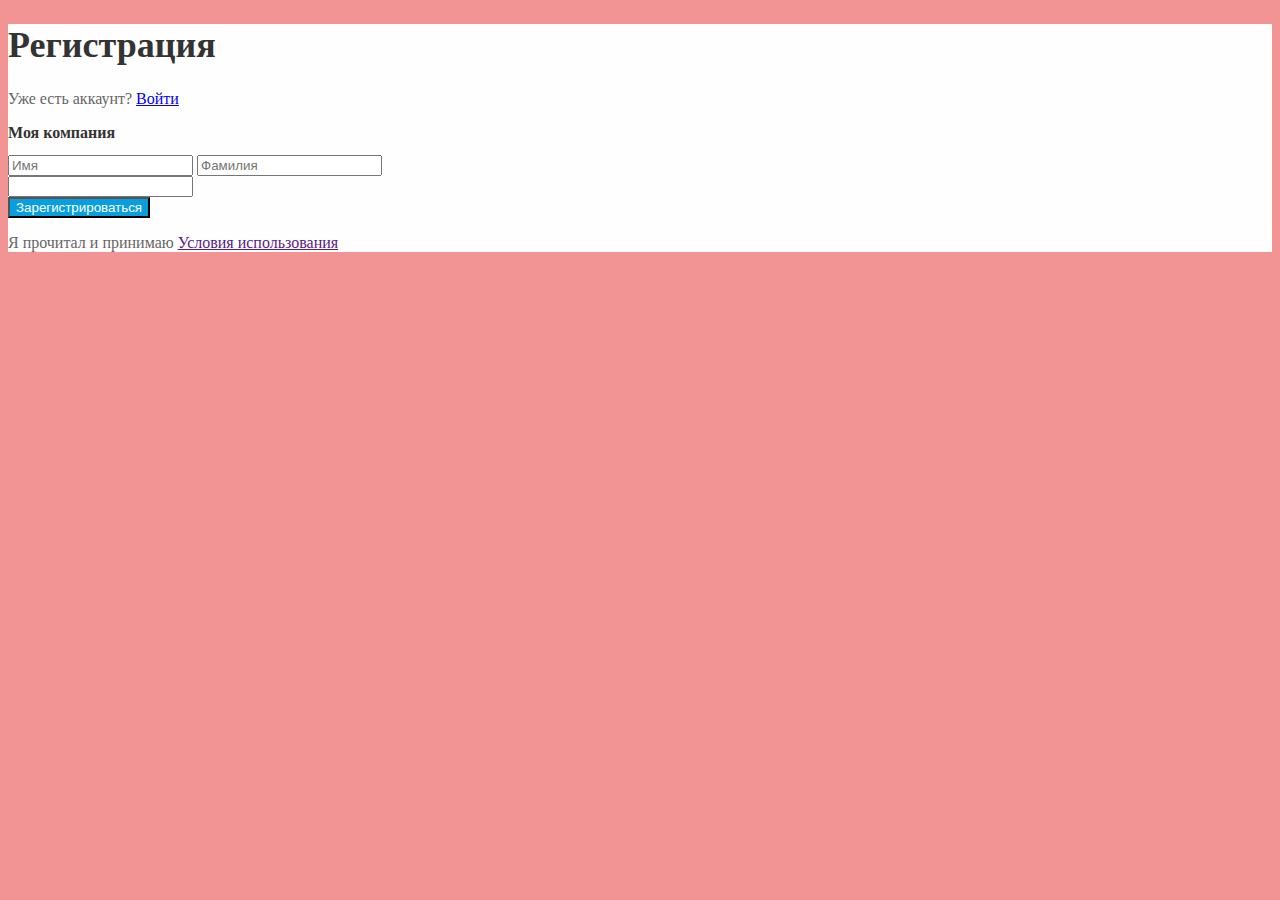
==== 2-Form/index.html @ 3ea7405b "commit" ====
<!DOCTYPE html>
<html lang="en">

<head>
    <meta charset="UTF-8">
    <meta name="viewport" content="width=device-width, initial-scale=1.0">
    <title>Document</title>
    <link rel="stylesheet" href="./style.css">
</head>

<body>
    <main>
        <form action="">
            <h1>Регистрация</h1>
            <p>Уже есть аккаунт? <a href="#">Войти</a></p>
            <h2>Моя компания</h2>
            <div>
                <input type="text" name="name" placeholder="Имя">
                <input type="text" name="surname" placeholder="Фамилия">
            </div>
            <div>
                <input type="email" name="email" id="email">
            </div>
            <button>Зарегистрироваться</button>
            <p> Я прочитал и принимаю <a href="">Условия использования</a></p>
        </form>
    </main>
</body>

</html>
---- 2-Form/style.css ----
body {
    background-color: #F39494;
}
form {
    background-color: #FFFEFE;
    

    
}
h1{
    color: #333333;
    font-size: 36px;
    font-weight: 700;

}
h2{
    color: #333333;
    font-size: 16px;
}
p{
    color: #666666;
}
button{
    color: #FFFFFF;
    background-color: #089FE0;
}
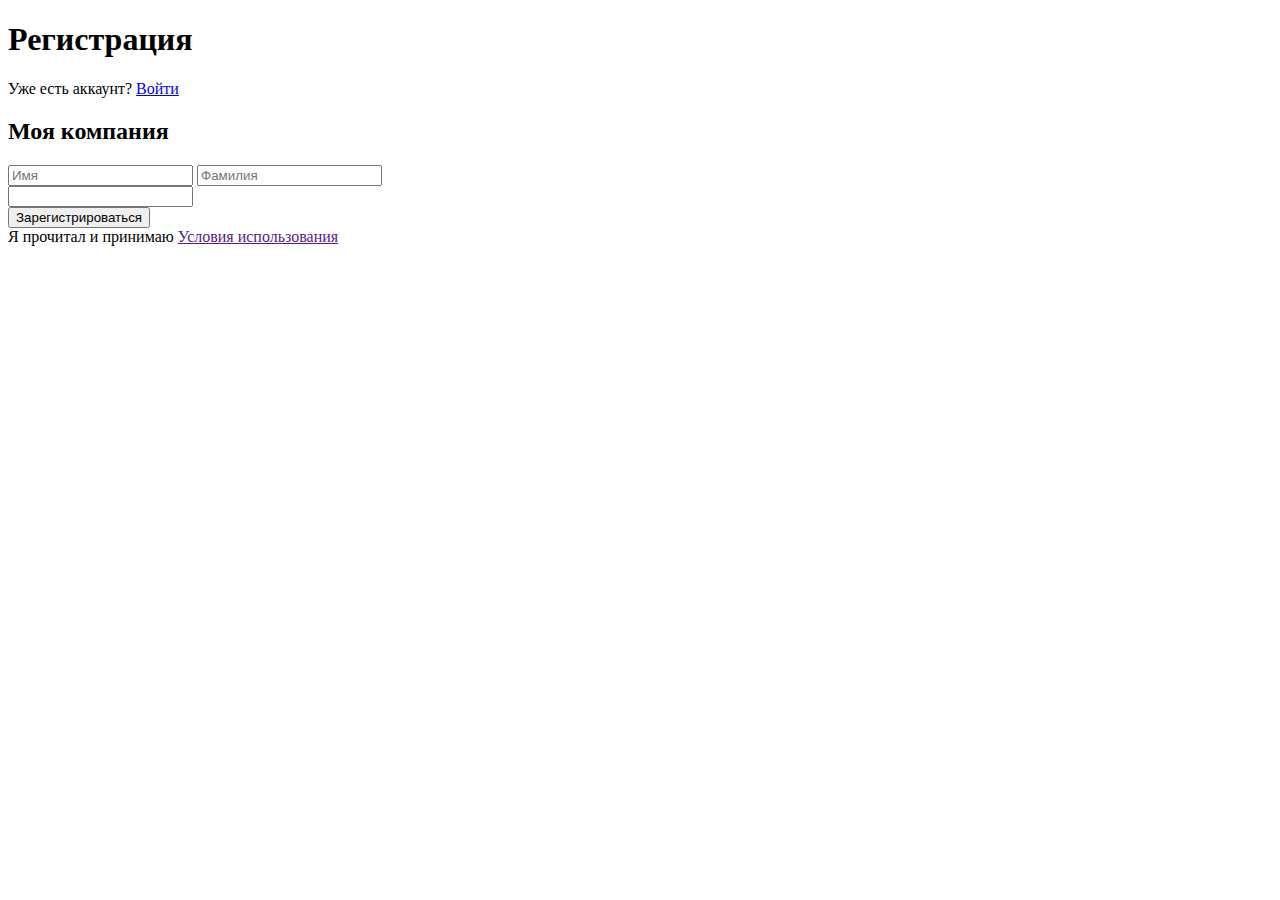
==== commit b98d7635: "fixed" ====
--- a/2-Form/index.html
+++ b/2-Form/index.html
@@ -1,17 +1,14 @@
 <!DOCTYPE html>
 <html lang="en">
-
 <head>
     <meta charset="UTF-8">
     <meta name="viewport" content="width=device-width, initial-scale=1.0">
     <title>Document</title>
-    <link rel="stylesheet" href="./style.css">
 </head>
-
 <body>
     <main>
+        <h1>Регистрация</h1>
         <form action="">
-            <h1>Регистрация</h1>
             <p>Уже есть аккаунт? <a href="#">Войти</a></p>
             <h2>Моя компания</h2>
             <div>
@@ -22,9 +19,8 @@
                 <input type="email" name="email" id="email">
             </div>
             <button>Зарегистрироваться</button>
-            <p> Я прочитал и принимаю <a href="">Условия использования</a></p>
+            <div> Я прочитал и принимаю <a href="">Условия использования</a></div>
         </form>
     </main>
 </body>
-
 </html>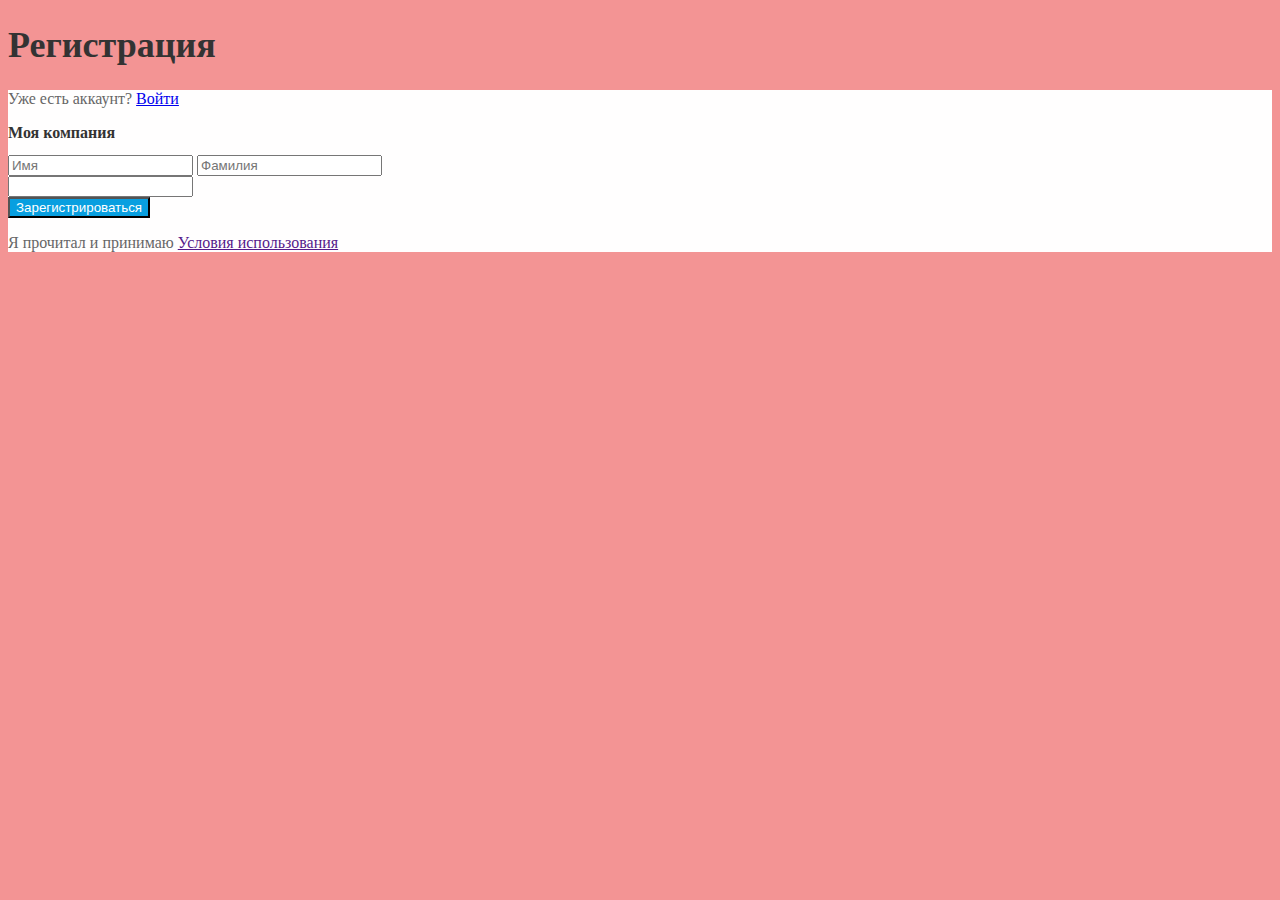
==== commit b04b558f: "fixed" ====
--- a/2-Form/index.html
+++ b/2-Form/index.html
@@ -4,6 +4,7 @@
     <meta charset="UTF-8">
     <meta name="viewport" content="width=device-width, initial-scale=1.0">
     <title>Document</title>
+    <link rel="stylesheet" href="./style.css">
 </head>
 <body>
     <main>
@@ -19,7 +20,7 @@
                 <input type="email" name="email" id="email">
             </div>
             <button>Зарегистрироваться</button>
-            <div> Я прочитал и принимаю <a href="">Условия использования</a></div>
+            <p> Я прочитал и принимаю <a href="">Условия использования</a></p>
         </form>
     </main>
 </body>
--- a/2-Form/style.css
+++ b/2-Form/style.css
@@ -0,0 +1,26 @@
+body {
+    background-color: #F39494;
+}
+form {
+    background-color: #FFFEFE;
+    
+
+    
+}
+h1{
+    color: #333333;
+    font-size: 36px;
+    font-weight: 700;
+
+}
+h2{
+    color: #333333;
+    font-size: 16px;
+}
+p{
+    color: #666666;
+}
+button{
+    color: #FFFFFF;
+    background-color: #089FE0;
+}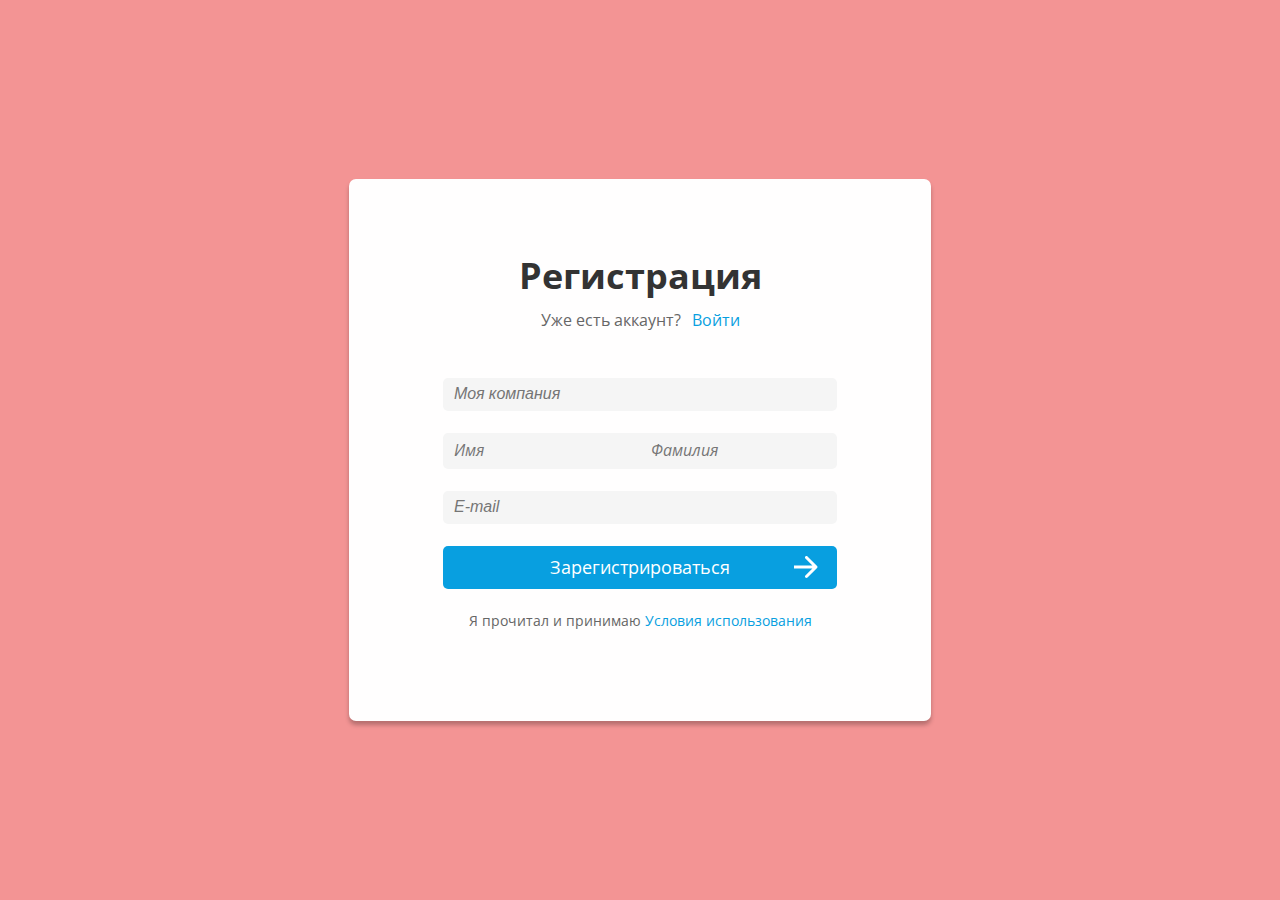
==== commit 2bbca144: "flex form" ====
--- a/2-Form/index.html
+++ b/2-Form/index.html
@@ -1,27 +1,41 @@
 <!DOCTYPE html>
 <html lang="en">
+
 <head>
     <meta charset="UTF-8">
     <meta name="viewport" content="width=device-width, initial-scale=1.0">
     <title>Document</title>
+    <link href='https://fonts.googleapis.com/css?family=Open Sans' rel='stylesheet'>
     <link rel="stylesheet" href="./style.css">
 </head>
+
 <body>
     <main>
-        <h1>Регистрация</h1>
-        <form action="">
-            <p>Уже есть аккаунт? <a href="#">Войти</a></p>
-            <h2>Моя компания</h2>
-            <div>
-                <input type="text" name="name" placeholder="Имя">
-                <input type="text" name="surname" placeholder="Фамилия">
+        <div class="container">
+            <div class="form__title">
+                <h1>Регистрация</h1>
+                <div class="form__login">
+                    <p>Уже есть аккаунт? </p>
+                    <a href="#">Войти</a>
+                </div>
+
             </div>
-            <div>
-                <input type="email" name="email" id="email">
-            </div>
-            <button>Зарегистрироваться</button>
-            <p> Я прочитал и принимаю <a href="">Условия использования</a></p>
-        </form>
+
+            <form class="reg-form" action="">
+                <input type="text" id="company" name="company" placeholder="Моя компания">
+                <div class="fullname">
+
+                    <input type="text" name="name" placeholder="Имя">
+                    <input type="text" name="surname" placeholder="Фамилия">
+                </div>
+                <input type="email" name="email" id="email" placeholder="E-mail">
+
+                <button>Зарегистрироваться</button>
+                <p class="terms"> Я прочитал и принимаю <a href="">Условия использования</a></p>
+            </form>
+        </div>
+
     </main>
 </body>
+
 </html>--- a/2-Form/style.css
+++ b/2-Form/style.css
@@ -1,26 +1,137 @@
+* {
+    box-sizing: border-box;
+    margin: 0;
+    padding: 0;
+    text-decoration: none;
+
+}
+
 body {
+    font-family: 'Open Sans';
+    display: flex;
+    justify-content: center;
+    align-items: center;
+    height: 100vh;
     background-color: #F39494;
 }
-form {
+
+.container {
+    box-shadow: 0px 4px 4px 0px #00000040;
+    border-radius: 7px;
     background-color: #FFFEFE;
-    
+    display: flex;
+    flex-direction: column;
+    align-items: center;
+    justify-content: space-between;
+    width: 582px;
 
-    
+
 }
-h1{
+
+.form__title a {
+    text-decoration: none;
+    margin-left: 5px ;
+}
+
+.form__title {
+    margin: 72px 0 47px 0;
+    text-align: center;
+}
+.form__login{
+    margin-top: 9px;
+    display: flex;
+    justify-content: center;
+    gap: 6px;
+}
+.reg-form {
+    min-width: 394px;
+    display: flex;
+    flex-direction: column;
+    gap: 22px;
+}
+
+.fullname {
+    display: flex;
+    justify-content: space-between;
+}
+
+.fullname input {
+    width: calc(50% - 0.4px);
+    font-family: 'Open Sans';
+
+
+}
+
+.fullname input[name=name] {
+    border-radius: 5px 0 0 5px;
+}
+
+.fullname input[name=surname] {
+    border-radius: 0 5px 5px 0;
+}
+
+h1 {
     color: #333333;
     font-size: 36px;
     font-weight: 700;
+    line-height: 49px;
+    letter-spacing: 0em;
+    
+}
 
-}
-h2{
+h2 {
     color: #333333;
     font-size: 16px;
 }
-p{
+
+input {
+    border: none;
+    padding: 9px 11px;
+    background-color: #F5F5F5;
+    border-radius: 5px;
+}
+
+input::placeholder {
+    font-size: 16px;
+    font-style: italic;
+    font-weight: 400;
+    line-height: 22px;
+    letter-spacing: 0em;
+    text-align: left;
+
+}
+
+p {
     color: #666666;
 }
-button{
+
+button {
+    font-family: 'Open Sans';
     color: #FFFFFF;
     background-color: #089FE0;
+    position: relative;
+    padding: 9px;
+    font-size: 18px;
+    font-weight: 400;
+    line-height: 25px;
+    letter-spacing: 0em;
+    border-radius: 5px;
+    border: none;
+}
+
+button::after {
+    content: url(./images/Arrow\ 1.svg);
+    position: absolute;
+    right: 19px;
+
+}
+a{
+    color: #089FE0;
+}
+.terms{
+    text-align: center;
+font-size: 14px;
+font-weight: 400;
+letter-spacing: 0em;
+margin-bottom: 91px;
 }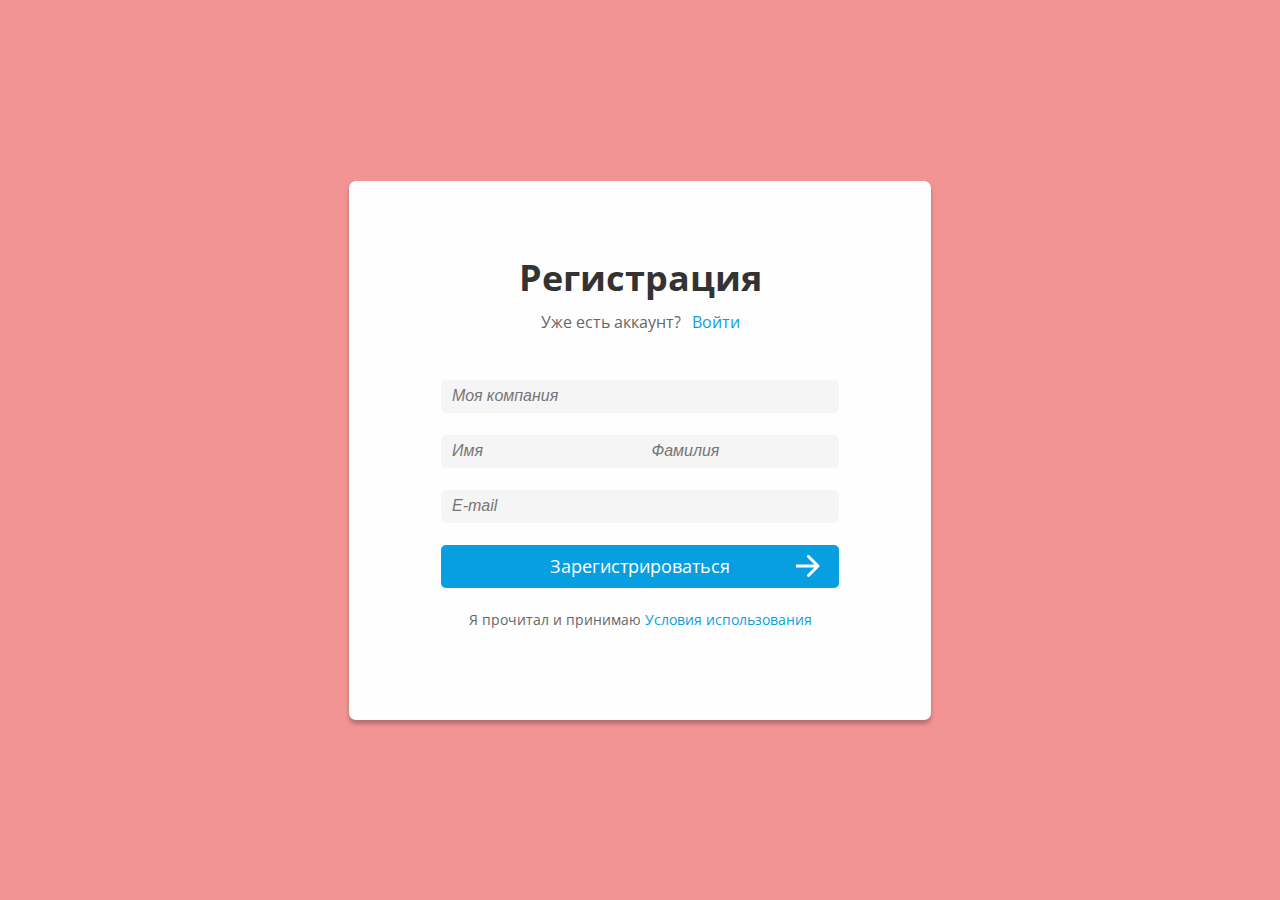
==== commit dd6b9f20: "code review 3" ====
--- a/2-Form/index.html
+++ b/2-Form/index.html
@@ -5,7 +5,9 @@
     <meta charset="UTF-8">
     <meta name="viewport" content="width=device-width, initial-scale=1.0">
     <title>Document</title>
-    <link href='https://fonts.googleapis.com/css?family=Open Sans' rel='stylesheet'>
+    <link rel="preconnect" href="https://fonts.googleapis.com">
+    <link rel="preconnect" href="https://fonts.gstatic.com" crossorigin>
+    <link href="https://fonts.googleapis.com/css2?family=Open+Sans:wght@700&family=Oswald:wght@200;300;400;500;600;700&display=swap" rel="stylesheet">
     <link rel="stylesheet" href="./style.css">
 </head>
 
--- a/2-Form/style.css
+++ b/2-Form/style.css
@@ -57,7 +57,7 @@
 
 .fullname input {
     width: calc(50% - 0.4px);
-    font-family: 'Open Sans';
+
 
 
 }
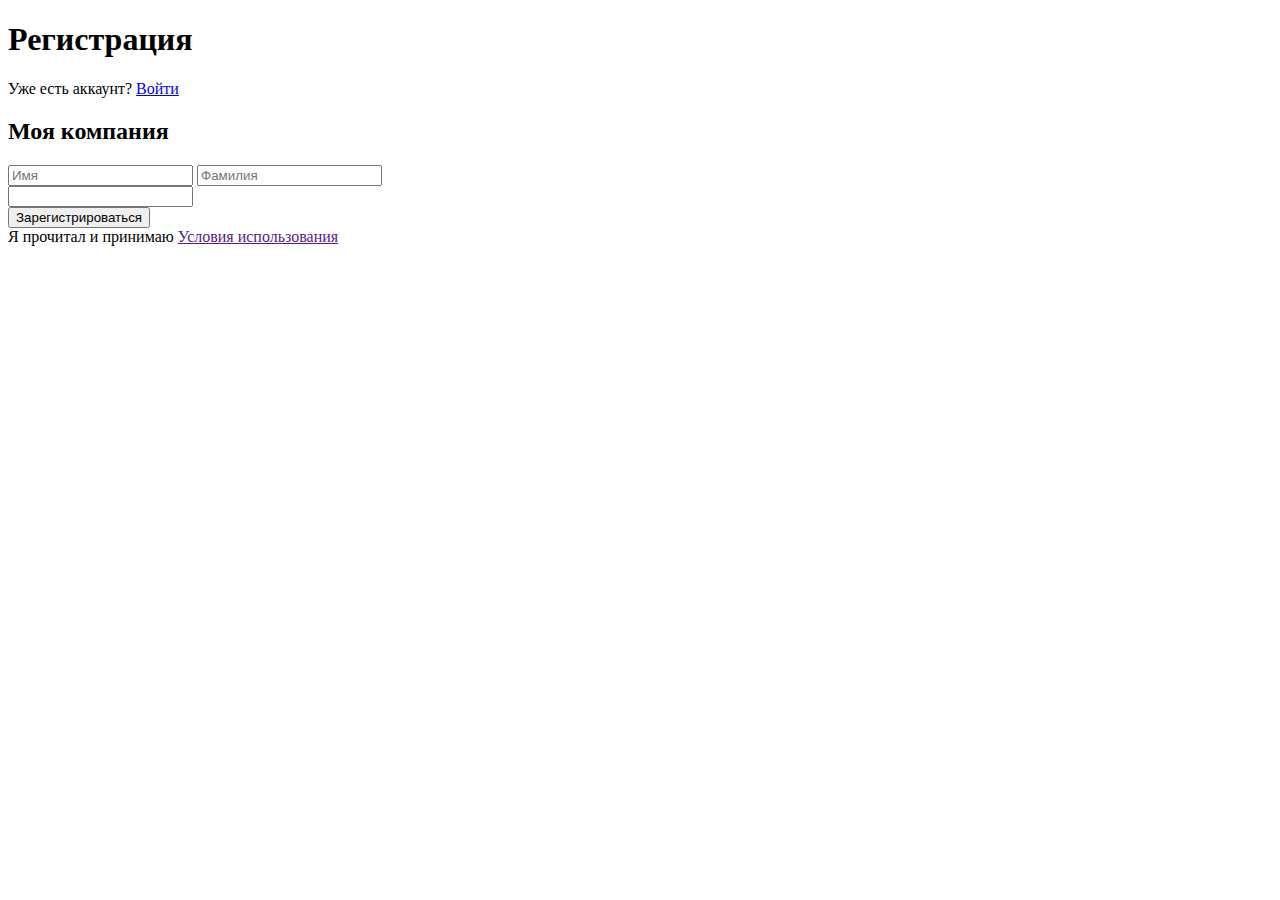
==== commit 3d359ff9: "Merge pull request #1 from ratsu123/1-html" ====
--- a/2-Form/index.html
+++ b/2-Form/index.html
@@ -1,43 +1,26 @@
 <!DOCTYPE html>
 <html lang="en">
-
 <head>
     <meta charset="UTF-8">
     <meta name="viewport" content="width=device-width, initial-scale=1.0">
     <title>Document</title>
-    <link rel="preconnect" href="https://fonts.googleapis.com">
-    <link rel="preconnect" href="https://fonts.gstatic.com" crossorigin>
-    <link href="https://fonts.googleapis.com/css2?family=Open+Sans:wght@700&family=Oswald:wght@200;300;400;500;600;700&display=swap" rel="stylesheet">
-    <link rel="stylesheet" href="./style.css">
 </head>
-
 <body>
     <main>
-        <div class="container">
-            <div class="form__title">
-                <h1>Регистрация</h1>
-                <div class="form__login">
-                    <p>Уже есть аккаунт? </p>
-                    <a href="#">Войти</a>
-                </div>
-
+        <h1>Регистрация</h1>
+        <form action="">
+            <p>Уже есть аккаунт? <a href="#">Войти</a></p>
+            <h2>Моя компания</h2>
+            <div>
+                <input type="text" name="name" placeholder="Имя">
+                <input type="text" name="surname" placeholder="Фамилия">
             </div>
-
-            <form class="reg-form" action="">
-                <input type="text" id="company" name="company" placeholder="Моя компания">
-                <div class="fullname">
-
-                    <input type="text" name="name" placeholder="Имя">
-                    <input type="text" name="surname" placeholder="Фамилия">
-                </div>
-                <input type="email" name="email" id="email" placeholder="E-mail">
-
-                <button>Зарегистрироваться</button>
-                <p class="terms"> Я прочитал и принимаю <a href="">Условия использования</a></p>
-            </form>
-        </div>
-
+            <div>
+                <input type="email" name="email" id="email">
+            </div>
+            <button>Зарегистрироваться</button>
+            <div> Я прочитал и принимаю <a href="">Условия использования</a></div>
+        </form>
     </main>
 </body>
-
 </html>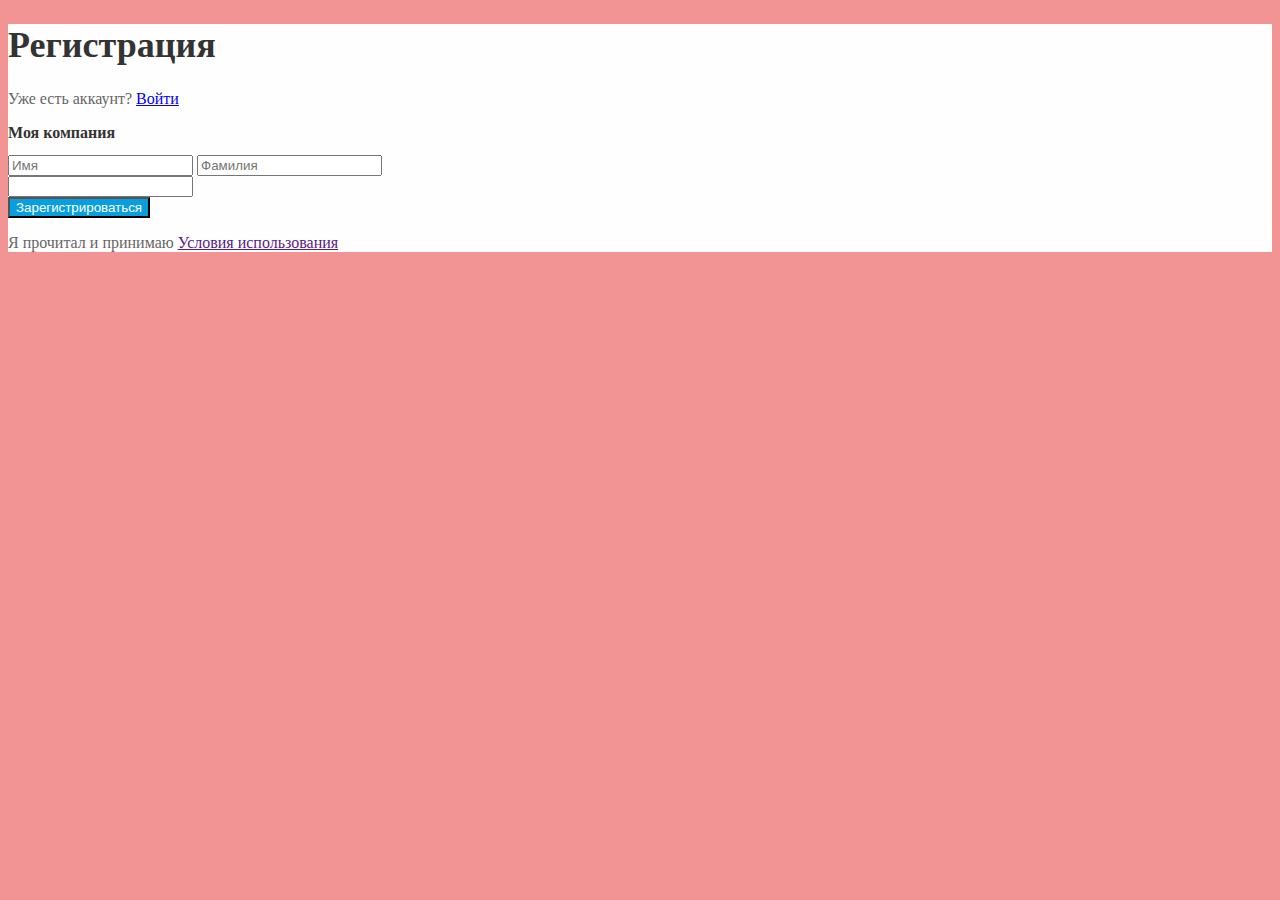
==== commit ec0d9b23: "Merge pull request #2 from ratsu123/2-css" ====
--- a/2-Form/index.html
+++ b/2-Form/index.html
@@ -4,6 +4,7 @@
     <meta charset="UTF-8">
     <meta name="viewport" content="width=device-width, initial-scale=1.0">
     <title>Document</title>
+    <link rel="stylesheet" href="./style.css">
 </head>
 <body>
     <main>
@@ -19,7 +20,7 @@
                 <input type="email" name="email" id="email">
             </div>
             <button>Зарегистрироваться</button>
-            <div> Я прочитал и принимаю <a href="">Условия использования</a></div>
+            <p> Я прочитал и принимаю <a href="">Условия использования</a></p>
         </form>
     </main>
 </body>
--- a/2-Form/style.css
+++ b/2-Form/style.css
@@ -0,0 +1,26 @@
+body {
+    background-color: #F39494;
+}
+main {
+    background-color: #FFFEFE;
+    
+
+    
+}
+h1{
+    color: #333333;
+    font-size: 36px;
+    font-weight: 700;
+
+}
+h2{
+    color: #333333;
+    font-size: 16px;
+}
+p{
+    color: #666666;
+}
+button{
+    color: #FFFFFF;
+    background-color: #089FE0;
+}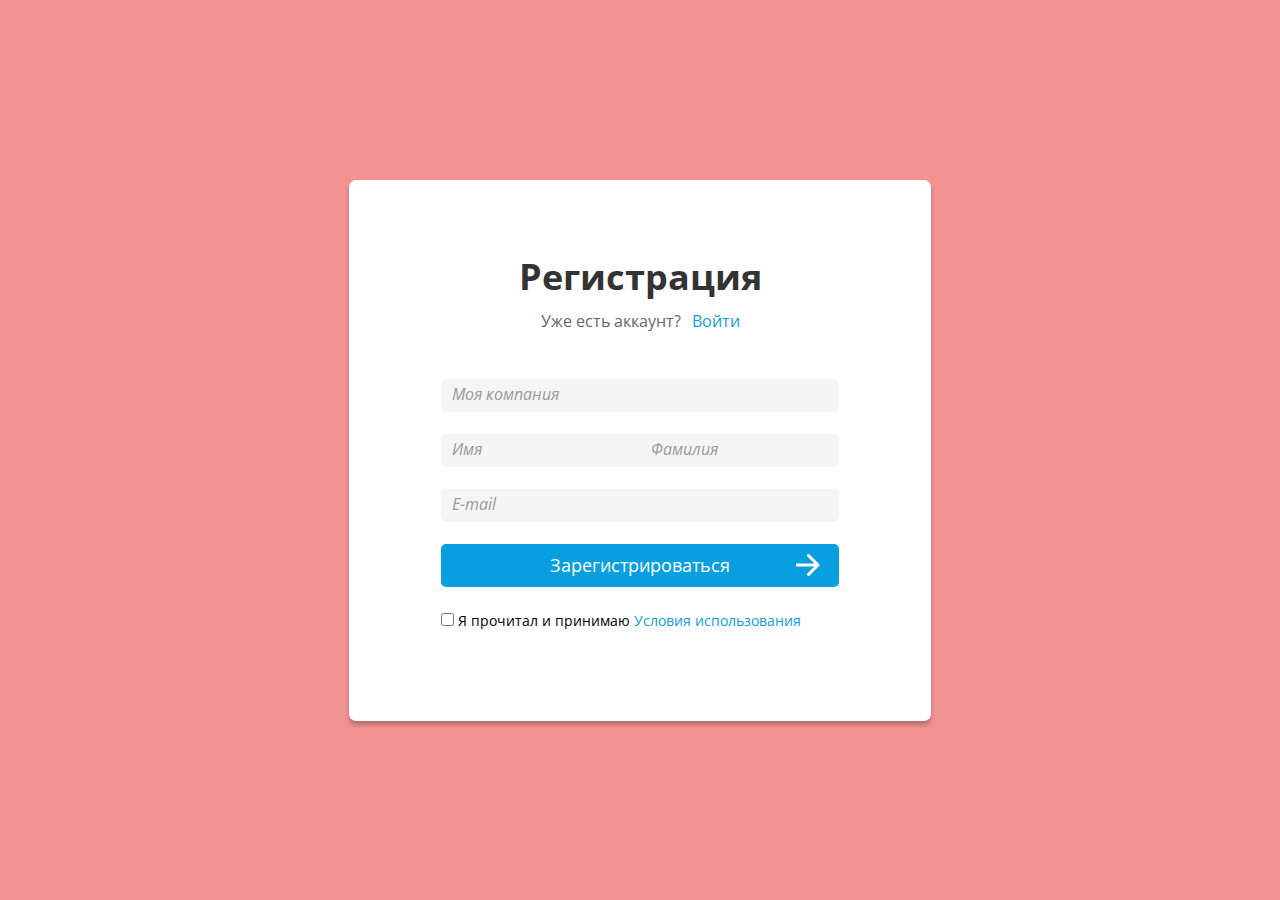
==== commit 860a8635: "fixed" ====
--- a/2-Form/index.html
+++ b/2-Form/index.html
@@ -4,24 +4,45 @@
     <meta charset="UTF-8">
     <meta name="viewport" content="width=device-width, initial-scale=1.0">
     <title>Document</title>
+    <link rel="preconnect" href="https://fonts.googleapis.com">
+    <link rel="preconnect" href="https://fonts.gstatic.com" crossorigin>
+    <link href="https://fonts.googleapis.com/css2?family=Open+Sans:ital,wght@0,400;0,700;1,300;1,400&display=swap" rel="stylesheet">
     <link rel="stylesheet" href="./style.css">
 </head>
 <body>
     <main>
-        <h1>Регистрация</h1>
-        <form action="">
-            <p>Уже есть аккаунт? <a href="#">Войти</a></p>
-            <h2>Моя компания</h2>
-            <div>
-                <input type="text" name="name" placeholder="Имя">
-                <input type="text" name="surname" placeholder="Фамилия">
+        <div class="container">
+            <div class="form-window">
+                <div class="form__title">
+                    <h1>Регистрация</h1>
+                    <div class="form__login">
+                        <p>Уже есть аккаунт? </p>
+                        <a href="#">Войти</a>
+                    </div>
+                </div>
+                <form class="reg-form" action="">
+                    <label for="company">
+                        <input type="text" id="company" name="company" placeholder="Моя компания">
+                    </label>
+                    <div class="fullname">
+                        <label for="name">
+                            <input type="text" name="name" placeholder="Имя">
+                        </label>
+
+                        <label for="surname">
+                            <input type="text" name="surname" placeholder="Фамилия">
+                        </label>
+                    </div>
+                    <input type="email" name="email" id="email" placeholder="E-mail">
+                    <button>Зарегистрироваться</button>
+                    <div>
+                        <input type="checkbox" name="terms" id="terms">
+                        <label for="terms" class="terms">
+                            Я прочитал и принимаю <a href="">Условия использования</a></label>
+                    </div>
+                </form>
             </div>
-            <div>
-                <input type="email" name="email" id="email">
-            </div>
-            <button>Зарегистрироваться</button>
-            <p> Я прочитал и принимаю <a href="">Условия использования</a></p>
-        </form>
+        </div>
     </main>
 </body>
 </html>--- a/2-Form/style.css
+++ b/2-Form/style.css
@@ -1,26 +1,159 @@
+* {
+    box-sizing: border-box;
+    margin: 0;
+    padding: 0;
+    text-decoration: none;
+    font-style: normal;
+}
+
 body {
+    font-family: 'Open Sans';
+    display: flex;
+    justify-content: center;
+    align-items: center;
+    height: 100vh;
+    font-weight: 400;
     background-color: #F39494;
 }
-main {
+
+.form-window {
+    padding: 72px 0 90px 0;
+    box-shadow: 0px 4px 4px 0px #00000040;
+    border-radius: 7px;
     background-color: #FFFEFE;
-    
+    display: flex;
+    flex-direction: column;
+    align-items: center;
+    justify-content: space-between;
+}
 
-    
+.container {
+    width: 582px;
+
 }
-h1{
+
+.form__title a {
+    text-decoration: none;
+    margin-left: 5px;
+}
+
+.form__title {
+    margin: 0 0 47px 0;
+    text-align: center;
+}
+
+.form__login {
+    margin-top: 9px;
+    display: flex;
+    justify-content: center;
+    gap: 6px;
+}
+
+.reg-form {
+    min-width: 394px;
+    display: flex;
+    flex-direction: column;
+    gap: 22px;
+}
+
+.fullname {
+    display: flex;
+    justify-content: space-between;
+}
+
+.fullname label {
+    width: calc(50% - 0.4px);
+
+
+
+}
+
+.fullname input[name=name] {
+    border-radius: 5px 0 0 5px;
+}
+
+.fullname input[name=surname] {
+    border-radius: 0 5px 5px 0;
+}
+
+
+
+h1 {
     color: #333333;
     font-size: 36px;
     font-weight: 700;
+    line-height: 49px;
+    letter-spacing: 0em;
 
 }
-h2{
+
+h2 {
     color: #333333;
     font-size: 16px;
 }
-p{
+
+input[type=text] {
+    width: 100%;
+}
+
+input {
+    border: none;
+    padding: 9px 11px;
+    background-color: #F5F5F5;
+    border-radius: 5px;
+}
+
+input::placeholder {
+    font-family: 'Open Sans';
+    color: #999999;
+    font-size: 16px;
+    font-style: italic;
+    font-weight: 400;
+    line-height: 22px;
+    letter-spacing: 0em;
+    text-align: left;
+
+}
+
+p {
     color: #666666;
 }
-button{
+
+button {
+    font-family: 'Open Sans';
     color: #FFFFFF;
     background-color: #089FE0;
+    position: relative;
+    padding: 9px;
+    font-size: 18px;
+    font-weight: 400;
+    line-height: 25px;
+    letter-spacing: 0em;
+    border-radius: 5px;
+    border: none;
+}
+
+button::after {
+    content: url(./images/Arrow\ 1.svg);
+    position: absolute;
+    right: 19px;
+
+}
+
+a {
+    color: #089FE0;
+}
+
+.terms {
+
+    font-size: 14px;
+    font-weight: 400;
+    letter-spacing: 0em;
+}
+
+#terms {
+    border-radius: 5px;
+    border: none;
+    background: #F5F5F5;
+
 }